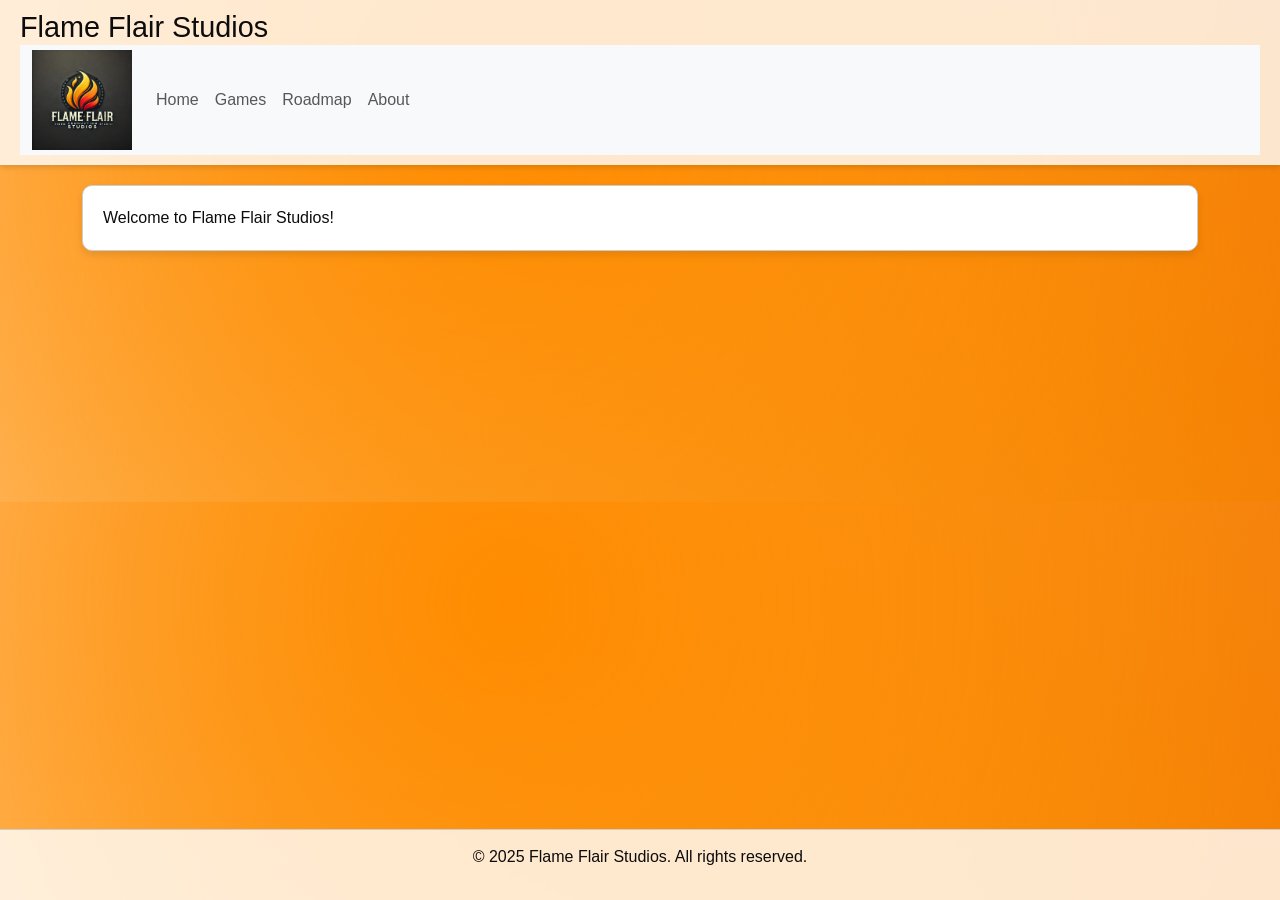
==== index.html @ c7e6b3b7 "changes" ====
<!DOCTYPE html>
<html lang="en">
<head>
    <meta charset="UTF-8">
    <meta name="viewport" content="width=device-width, initial-scale=1.0">
    <title>Flame Flair Studios</title>
    <link href="https://cdn.jsdelivr.net/npm/bootstrap@5.1.3/dist/css/bootstrap.min.css" rel="stylesheet">
    <link rel="stylesheet" href="styles.css">
    <meta name="description" content="Flame Flair Studios creates emotionally resonant RPGs like Elmentallia, blending modular design with mythic storytelling.">
    <meta name="author" content="Zakary">

</head>
<body>
    <header>
        <div class="aurora"></div> <!-- background layer -->
        <h1>Flame Flair Studios</h1>
        <nav class="navbar navbar-expand-lg navbar-light bg-light">
            <div class="container-fluid">
                <a class="navbar-brand" href="/">
                    <div class="logo-box">
                        <img src="images/logo.png" alt="Flame-Flair Video Production Studios logo">
                    </div>
                </a>
                <button class="navbar-toggler" type="button" data-bs-toggle="collapse" 
                        data-bs-target="#navbarNav" aria-controls="navbarNav" 
                        aria-expanded="false" aria-label="Toggle navigation">
                    <span class="navbar-toggler-icon"></span>
                </button>
                <div class="collapse navbar-collapse" id="navbarNav">
                    <ul class="navbar-nav">
                        <li class="nav-item"><a class="nav-link" href="index.html">Home</a></li>
                        <li class="nav-item"><a class="nav-link" href="games.html">Games</a></li>
                        <li class="nav-item"><a class="nav-link" href="roadmap.html">Roadmap</a></li>
                        <li class="nav-item"><a class="nav-link" href="about.html">About</a></li>
                        <!--<li class="nav-item"><a class="nav-link" href="contact.html">Contact</a></li>//--> 
                    </ul>
                </div>
            </div>
        </nav>
    </header>

    <div class="container">
        <div class="content-box">
           Welcome to Flame Flair Studios!
        </div>
    </div>

    <footer>            
        <p>&copy; 2025 Flame Flair Studios. All rights reserved.</p>
    </footer>

    <script src="https://cdn.jsdelivr.net/npm/bootstrap@5.1.3/dist/js/bootstrap.bundle.min.js"></script>
</body>
</html>
---- styles.css ----
/* === Color Variables === */
:root {
  --brand-orange: #ff8c00;   /* vivid dark orange */
  --brand-red:    #d6310c;   /* strong crimson red */
  --brand-gold:   #ffd700;   /* classic gold */
  --text-dark:    #0c0c0c;   /* near-black text */
  --border-gray:  #ccc;      /* light gray borders */
  --bg-white:     #fff;      /* pure white */
}

/* === Aurora Background === */
@keyframes aurora {
  0%   { background-position: 0% 50%; }
  50%  { background-position: 100% 50%; }
  100% { background-position: 0% 50%; }
}

body {
  background: radial-gradient(circle at 20% 20%, var(--brand-orange), transparent),
              radial-gradient(circle at 80% 30%, var(--brand-red), transparent),
              radial-gradient(circle at 50% 80%, var(--brand-gold), transparent);
  background-size: 200% 200%;
  animation: aurora 20s ease infinite;
  margin: 0;
  font-family: Arial, sans-serif;
  color: var(--text-dark);
}

/* === Header === */
header {
  background-color: rgba(255, 255, 255, 0.8); /* semi-transparent overlay */
  padding: 10px 20px;
  box-shadow: 0 2px 6px rgba(0,0,0,0.15);
}

header h1 {
  margin: 0;
  font-size: 1.8rem;
  color: var(--text-dark);
}

/* === Navbar === */
.navbar {
  padding: 0;
}

.navbar-brand {
  display: flex;
  align-items: center;
  font-weight: bold;
  font-size: 1.2rem;
  color: var(--text-dark);
}

.navbar-brand img {
  margin-right: 8px;
}

/* === Logo Box === */
.logo-box {
  max-height: 100px;
  max-width: 100px;
  overflow: hidden;
}

.logo-box img {
  max-height: 100%;
  max-width: 100%;
}

/* === Content Box === */
.content-box {
  background-color: var(--bg-white);
  border: 1px solid var(--border-gray);
  padding: 20px;
  border-radius: 10px;
  margin-top: 20px;
  box-shadow: 0 4px 8px rgba(0,0,0,0.1);
}

/* === Footer === */
footer {
  position: fixed;
  bottom: 0;
  left: 0;
  width: 100%;
  text-align: center;
  padding: 15px;
  background-color: rgba(255,255,255,0.8);
  border-top: 1px solid var(--border-gray);
  color: var(--text-dark);
}
/* === Game Cards === */
.card.content-box {
  transition: transform 0.2s ease, box-shadow 0.2s ease;
  background-color: rgba(255, 255, 255, 0.9); /* slightly translucent to let aurora glow peek through */
  border: 1px solid var(--border-gray);
  border-radius: 12px;
}

/* Hover effect */
.card.content-box:hover {
  transform: translateY(-5px); /* subtle lift */
  box-shadow: 0 8px 16px rgba(0,0,0,0.2); /* deeper shadow */
}

/* Card images */
.card-img-top {
  border-top-left-radius: 12px;
  border-top-right-radius: 12px;
  object-fit: cover;
  max-height: 250px;   /* keeps images consistent */
  width: 100%;         /* responsive scaling */
  height: auto;        /* maintain aspect ratio */
}

/* Card titles */
.card-title {
  font-weight: bold;
  color: var(--text-dark);
}

/* Card buttons */
.card .btn-primary {
  background-color: var(--brand-orange);
  border: none;
  transition: background-color 0.2s ease;
}

.card .btn-primary:hover {
  background-color: var(--brand-red);
}

/* === Contact Form Styling === */
#contactForm {
  display: flex;
  flex-direction: column; /* stack inputs vertically */
  gap: 15px;              /* consistent spacing between fields */
}

#contactForm label {
  font-weight: bold;
  margin-bottom: 5px;
  color: var(--text-dark);
}

#contactForm input,
#contactForm textarea {
  width: 100%;
  padding: 10px;
  border: 1px solid var(--border-gray);
  border-radius: 6px;
  font-size: 1rem;
}

#contactForm textarea {
  resize: vertical; /* allow resizing only up/down */
  min-height: 120px; /* ensures message box is tall enough */
}

#contactForm button {
  align-self: flex-start; /* keeps button aligned left */
  background-color: var(--brand-orange);
  color: var(--bg-white);
  border: none;
  padding: 10px 20px;
  border-radius: 6px;
  cursor: pointer;
  transition: background-color 0.2s ease;
}

#contactForm button:hover {
  background-color: var(--brand-red);
}
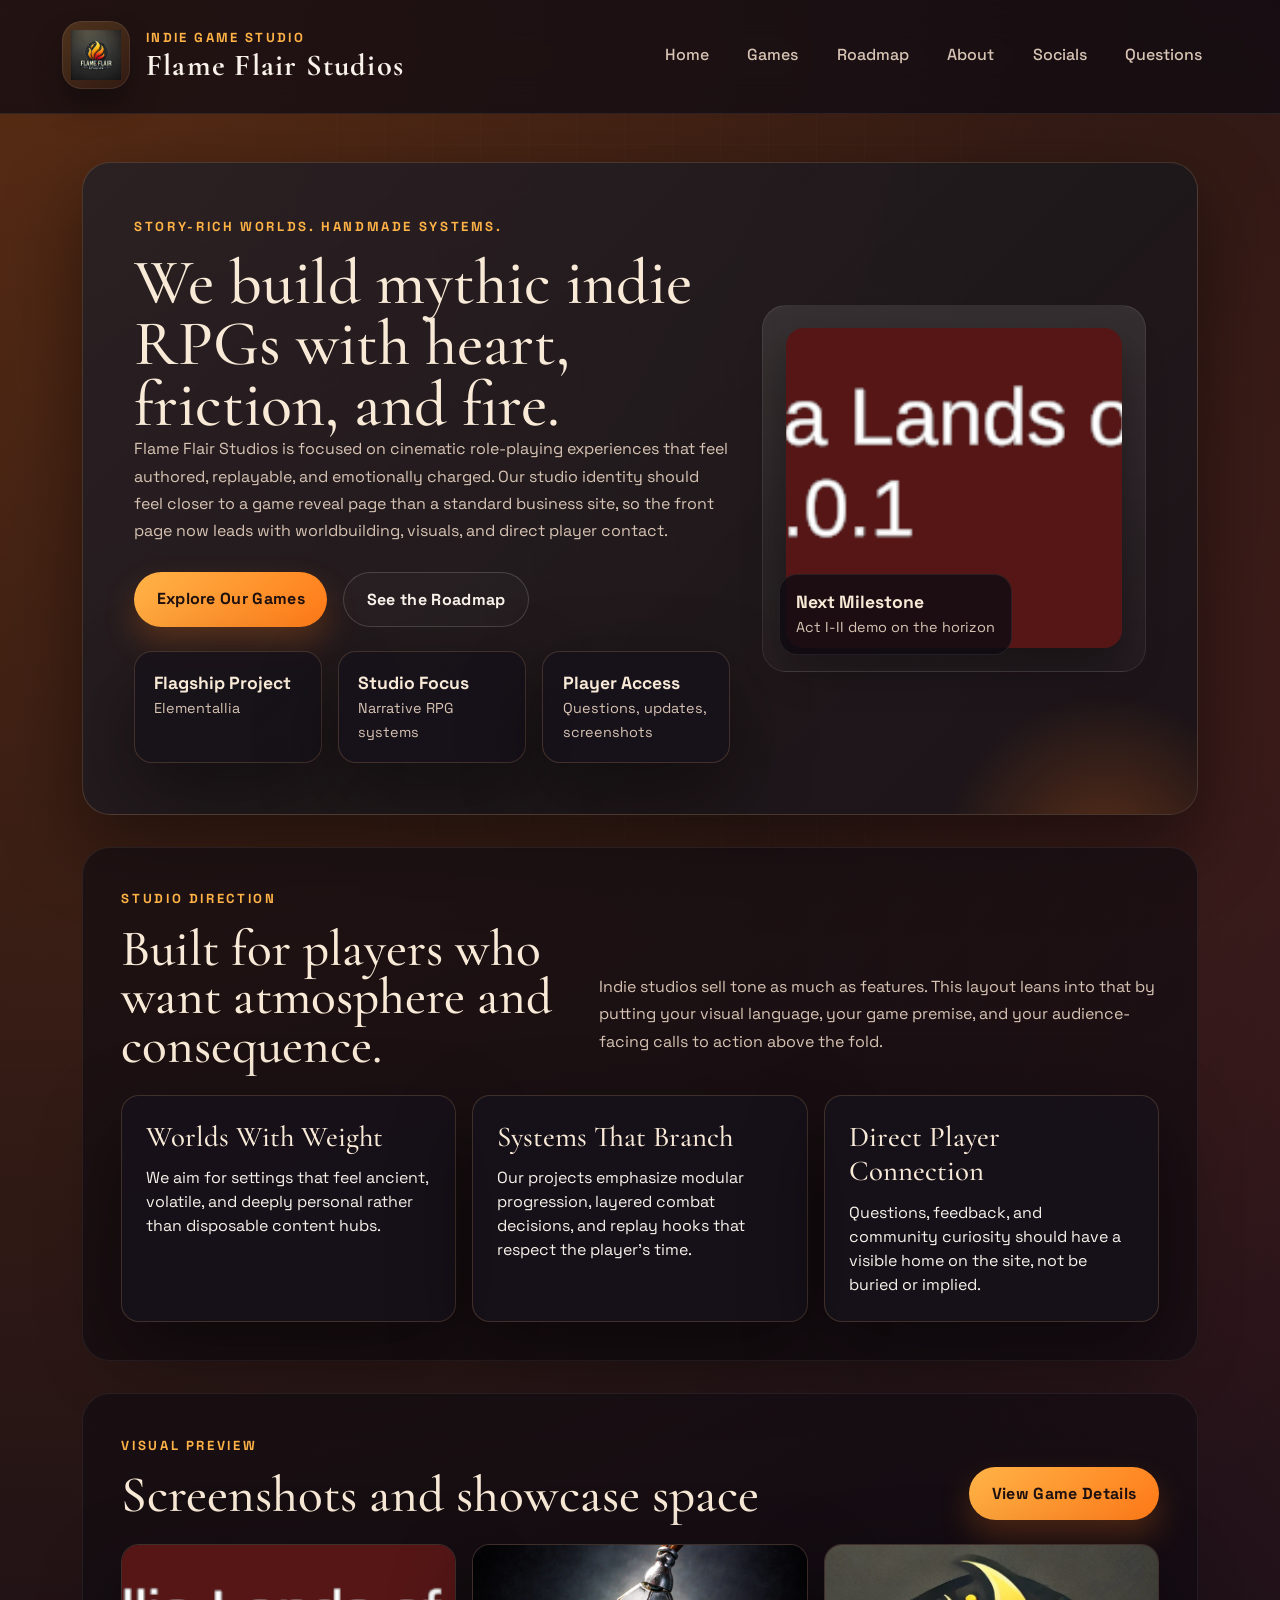
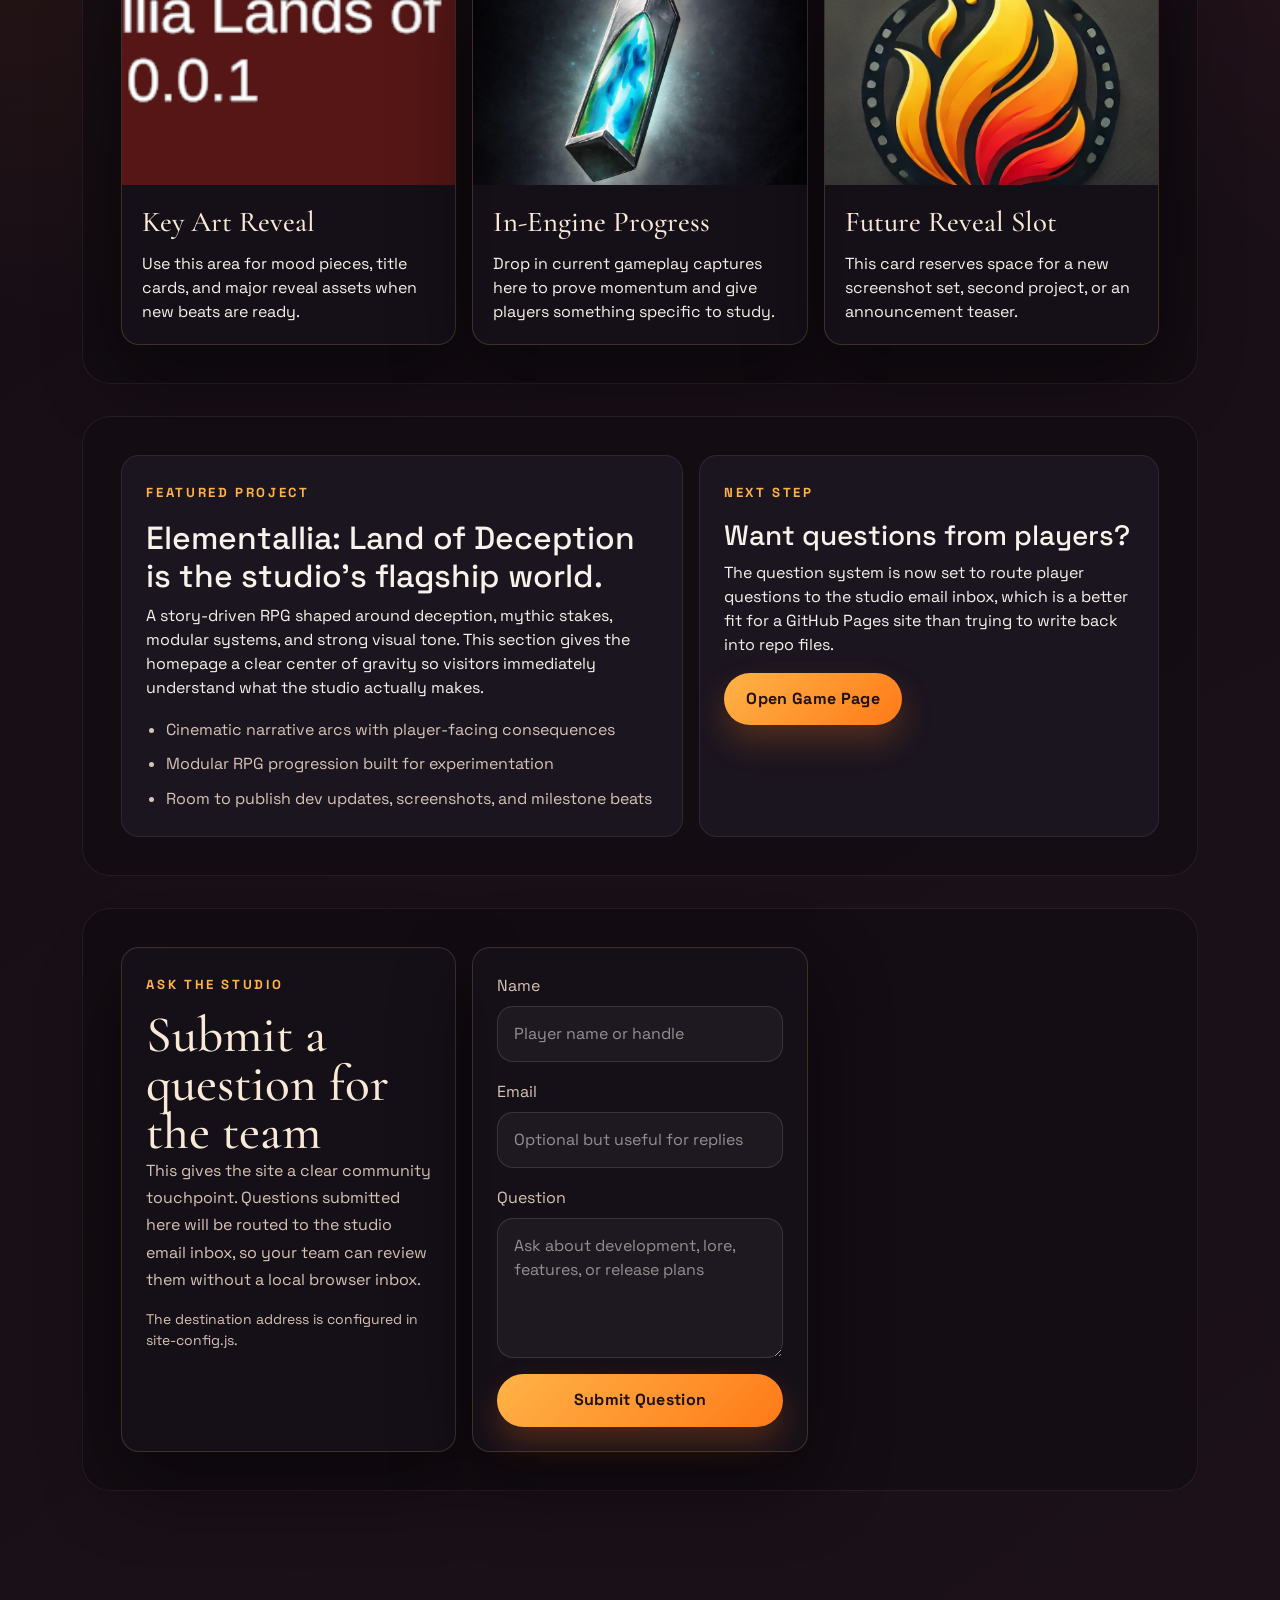
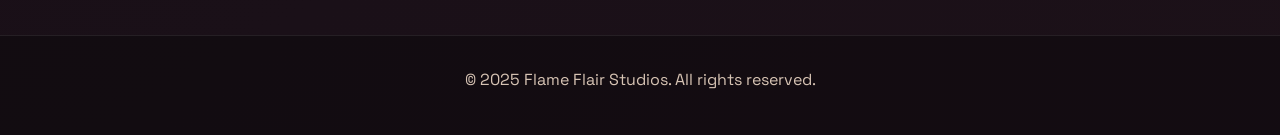
==== commit 8035c8c8: "changes made" ====
--- a/index.html
+++ b/index.html
@@ -6,23 +6,24 @@
     <title>Flame Flair Studios</title>
     <link href="https://cdn.jsdelivr.net/npm/bootstrap@5.1.3/dist/css/bootstrap.min.css" rel="stylesheet">
     <link rel="stylesheet" href="styles.css">
-    <meta name="description" content="Flame Flair Studios creates emotionally resonant RPGs like Elmentallia, blending modular design with mythic storytelling.">
+    <meta name="description" content="Flame Flair Studios creates emotionally resonant RPGs like Elementallia: Land of Deception, blending modular design with mythic storytelling.">
     <meta name="author" content="Zakary">
-
 </head>
 <body>
-    <header>
-        <div class="aurora"></div> <!-- background layer -->
-        <h1>Flame Flair Studios</h1>
-        <nav class="navbar navbar-expand-lg navbar-light bg-light">
+    <header class="site-header">
+        <nav class="navbar navbar-expand-lg navbar-light">
             <div class="container-fluid">
-                <a class="navbar-brand" href="/">
+                <a class="navbar-brand" href="index.html">
                     <div class="logo-box">
                         <img src="images/logo.png" alt="Flame-Flair Video Production Studios logo">
                     </div>
+                    <div class="brand-lockup">
+                        <span class="brand-kicker">Indie Game Studio</span>
+                        <span class="brand-name">Flame Flair Studios</span>
+                    </div>
                 </a>
-                <button class="navbar-toggler" type="button" data-bs-toggle="collapse" 
-                        data-bs-target="#navbarNav" aria-controls="navbarNav" 
+                <button class="navbar-toggler" type="button" data-bs-toggle="collapse"
+                        data-bs-target="#navbarNav" aria-controls="navbarNav"
                         aria-expanded="false" aria-label="Toggle navigation">
                     <span class="navbar-toggler-icon"></span>
                 </button>
@@ -32,23 +33,168 @@
                         <li class="nav-item"><a class="nav-link" href="games.html">Games</a></li>
                         <li class="nav-item"><a class="nav-link" href="roadmap.html">Roadmap</a></li>
                         <li class="nav-item"><a class="nav-link" href="about.html">About</a></li>
-                        <!--<li class="nav-item"><a class="nav-link" href="contact.html">Contact</a></li>//--> 
+                        <li class="nav-item"><a class="nav-link" href="socials.html">Socials</a></li>
+                        <li class="nav-item"><a class="nav-link" href="contact.html">Questions</a></li>
                     </ul>
                 </div>
             </div>
         </nav>
     </header>
 
-    <div class="container">
-        <div class="content-box">
-           Welcome to Flame Flair Studios!
+    <main class="site-main">
+        <div class="container">
+            <section class="hero">
+                <div class="hero-grid">
+                    <div class="hero-copy">
+                        <span class="eyebrow">Story-rich worlds. Handmade systems.</span>
+                        <h2>We build mythic indie RPGs with heart, friction, and fire.</h2>
+                        <p>Flame Flair Studios is focused on cinematic role-playing experiences that feel authored, replayable, and emotionally charged. Our studio identity should feel closer to a game reveal page than a standard business site, so the front page now leads with worldbuilding, visuals, and direct player contact.</p>
+                        <div class="hero-actions">
+                            <a href="games.html" class="btn btn-primary">Explore Our Games</a>
+                            <a href="roadmap.html" class="btn btn-outline-light">See the Roadmap</a>
+                        </div>
+                        <div class="metrics">
+                            <div class="metric">
+                                <strong>Flagship Project</strong>
+                                <span>Elementallia</span>
+                            </div>
+                            <div class="metric">
+                                <strong>Studio Focus</strong>
+                                <span>Narrative RPG systems</span>
+                            </div>
+                            <div class="metric">
+                                <strong>Player Access</strong>
+                                <span>Questions, updates, screenshots</span>
+                            </div>
+                        </div>
+                    </div>
+                    <aside class="hero-aside">
+                        <img src="images/elmentallia-cover.png" alt="Elementallia promotional key art">
+                        <div class="aside-badge">
+                            <strong>Next Milestone</strong>
+                            <span>Act I-II demo on the horizon</span>
+                        </div>
+                    </aside>
+                </div>
+            </section>
+
+            <section class="section-shell" aria-labelledby="studio-identity">
+                <div class="section-heading">
+                    <div>
+                        <span class="eyebrow">Studio Direction</span>
+                        <h2 id="studio-identity">Built for players who want atmosphere and consequence.</h2>
+                    </div>
+                    <p>Indie studios sell tone as much as features. This layout leans into that by putting your visual language, your game premise, and your audience-facing calls to action above the fold.</p>
+                </div>
+                <div class="studio-grid">
+                    <article class="studio-card">
+                        <h3>Worlds With Weight</h3>
+                        <p>We aim for settings that feel ancient, volatile, and deeply personal rather than disposable content hubs.</p>
+                    </article>
+                    <article class="studio-card">
+                        <h3>Systems That Branch</h3>
+                        <p>Our projects emphasize modular progression, layered combat decisions, and replay hooks that respect the player's time.</p>
+                    </article>
+                    <article class="studio-card">
+                        <h3>Direct Player Connection</h3>
+                        <p>Questions, feedback, and community curiosity should have a visible home on the site, not be buried or implied.</p>
+                    </article>
+                </div>
+            </section>
+
+            <section class="section-shell" aria-labelledby="screenshots">
+                <div class="section-heading">
+                    <div>
+                        <span class="eyebrow">Visual Preview</span>
+                        <h2 id="screenshots">Screenshots and showcase space</h2>
+                    </div>
+                    <div class="section-actions">
+                        <a href="games.html" class="btn btn-primary">View Game Details</a>
+                    </div>
+                </div>
+                <div class="gallery-grid">
+                    <article class="gallery-card">
+                        <img src="images/elmentallia-cover.png" alt="Elementallia key art with dramatic fantasy atmosphere">
+                        <div class="gallery-copy">
+                            <h3>Key Art Reveal</h3>
+                            <p>Use this area for mood pieces, title cards, and major reveal assets when new beats are ready.</p>
+                        </div>
+                    </article>
+                    <article class="gallery-card">
+                        <img src="images/elmentallia.png" alt="Elementallia gameplay or concept screenshot preview">
+                        <div class="gallery-copy">
+                            <h3>In-Engine Progress</h3>
+                            <p>Drop in current gameplay captures here to prove momentum and give players something specific to study.</p>
+                        </div>
+                    </article>
+                    <article class="gallery-card">
+                        <img src="images/future-game-placeholder.png" alt="Placeholder frame for future screenshots or new game reveals">
+                        <div class="gallery-copy">
+                            <h3>Future Reveal Slot</h3>
+                            <p>This card reserves space for a new screenshot set, second project, or an announcement teaser.</p>
+                        </div>
+                    </article>
+                </div>
+            </section>
+
+            <section class="section-shell" aria-labelledby="featured-project">
+                <div class="feature-band">
+                    <div class="feature-panel">
+                        <span class="eyebrow">Featured Project</span>
+                        <h2 id="featured-project">Elementallia: Land of Deception is the studio's flagship world.</h2>
+                        <p>A story-driven RPG shaped around deception, mythic stakes, modular systems, and strong visual tone. This section gives the homepage a clear center of gravity so visitors immediately understand what the studio actually makes.</p>
+                        <ul class="feature-list">
+                            <li>Cinematic narrative arcs with player-facing consequences</li>
+                            <li>Modular RPG progression built for experimentation</li>
+                            <li>Room to publish dev updates, screenshots, and milestone beats</li>
+                        </ul>
+                    </div>
+                    <div class="feature-panel">
+                        <span class="eyebrow">Next Step</span>
+                        <h3>Want questions from players?</h3>
+                        <p>The question system is now set to route player questions to the studio email inbox, which is a better fit for a GitHub Pages site than trying to write back into repo files.</p>
+                            <a href="elementallia.html" class="btn btn-primary">Open Game Page</a>
+                    </div>
+                </div>
+            </section>
+
+            <section class="section-shell" aria-labelledby="questions">
+                <div class="question-grid">
+                    <div class="question-panel">
+                        <span class="eyebrow">Ask The Studio</span>
+                        <h2 id="questions">Submit a question for the team</h2>
+                        <p>This gives the site a clear community touchpoint. Questions submitted here will be routed to the studio email inbox, so your team can review them without a local browser inbox.</p>
+                        <small>The destination address is configured in site-config.js.</small>
+                    </div>
+                    <div class="question-panel">
+                        <form id="questionForm">
+                            <div class="form-field">
+                                <label for="questionName">Name</label>
+                                <input type="text" id="questionName" name="questionName" placeholder="Player name or handle" required>
+                            </div>
+                            <div class="form-field">
+                                <label for="questionEmail">Email</label>
+                                <input type="email" id="questionEmail" name="questionEmail" placeholder="Optional but useful for replies">
+                            </div>
+                            <div class="form-field">
+                                <label for="questionMessage">Question</label>
+                                <textarea id="questionMessage" name="questionMessage" placeholder="Ask about development, lore, features, or release plans" required></textarea>
+                            </div>
+                            <button type="submit" class="btn btn-primary">Submit Question</button>
+                        </form>
+                        <div id="questionSuccess" class="success-message" style="display:none;"></div>
+                    </div>
+                </div>
+            </section>
         </div>
-    </div>
-
-    <footer>            
+    </main>
+
+    <footer>
         <p>&copy; 2025 Flame Flair Studios. All rights reserved.</p>
     </footer>
 
     <script src="https://cdn.jsdelivr.net/npm/bootstrap@5.1.3/dist/js/bootstrap.bundle.min.js"></script>
+    <script src="site-config.js"></script>
+    <script src="script.js"></script>
 </body>
 </html>
--- a/styles.css
+++ b/styles.css
@@ -1,174 +1,728 @@
-/* === Color Variables === */
+@import url("https://fonts.googleapis.com/css2?family=Cormorant+Garamond:wght@500;600;700&family=Space+Grotesk:wght@400;500;700&display=swap");
+
 :root {
-  --brand-orange: #ff8c00;   /* vivid dark orange */
-  --brand-red:    #d6310c;   /* strong crimson red */
-  --brand-gold:   #ffd700;   /* classic gold */
-  --text-dark:    #0c0c0c;   /* near-black text */
-  --border-gray:  #ccc;      /* light gray borders */
-  --bg-white:     #fff;      /* pure white */
-}
-
-/* === Aurora Background === */
+  --bg-deep: #130d12;
+  --bg-panel: rgba(23, 18, 26, 0.82);
+  --bg-panel-strong: rgba(30, 23, 35, 0.92);
+  --brand-ember: #ff7a18;
+  --brand-flame: #ffb347;
+  --brand-crimson: #d94841;
+  --brand-mist: #f8ead7;
+  --text-main: #f8f2eb;
+  --text-muted: #d7c4b4;
+  --line-soft: rgba(255, 196, 133, 0.18);
+  --shadow-deep: 0 30px 80px rgba(0, 0, 0, 0.45);
+  --radius-lg: 28px;
+  --radius-md: 18px;
+  --container: 1180px;
+}
+
 @keyframes aurora {
-  0%   { background-position: 0% 50%; }
-  50%  { background-position: 100% 50%; }
+  0% { background-position: 0% 50%; }
+  50% { background-position: 100% 50%; }
   100% { background-position: 0% 50%; }
 }
 
+@keyframes rise-in {
+  from {
+    opacity: 0;
+    transform: translateY(24px);
+  }
+
+  to {
+    opacity: 1;
+    transform: translateY(0);
+  }
+}
+
+* {
+  box-sizing: border-box;
+}
+
+html {
+  scroll-behavior: smooth;
+}
+
 body {
-  background: radial-gradient(circle at 20% 20%, var(--brand-orange), transparent),
-              radial-gradient(circle at 80% 30%, var(--brand-red), transparent),
-              radial-gradient(circle at 50% 80%, var(--brand-gold), transparent);
-  background-size: 200% 200%;
-  animation: aurora 20s ease infinite;
+  min-height: 100vh;
   margin: 0;
-  font-family: Arial, sans-serif;
-  color: var(--text-dark);
-}
-
-/* === Header === */
-header {
-  background-color: rgba(255, 255, 255, 0.8); /* semi-transparent overlay */
-  padding: 10px 20px;
-  box-shadow: 0 2px 6px rgba(0,0,0,0.15);
-}
-
+  font-family: "Space Grotesk", sans-serif;
+  color: var(--text-main);
+  background:
+    radial-gradient(circle at top left, rgba(255, 122, 24, 0.3), transparent 30%),
+    radial-gradient(circle at 85% 15%, rgba(217, 72, 65, 0.26), transparent 22%),
+    radial-gradient(circle at 50% 100%, rgba(255, 179, 71, 0.18), transparent 28%),
+    linear-gradient(145deg, #120b12 0%, #1a1018 45%, #24151a 100%);
+  background-size: 180% 180%;
+  animation: aurora 22s ease infinite;
+}
+
+body::before {
+  content: "";
+  position: fixed;
+  inset: 0;
+  pointer-events: none;
+  background-image: linear-gradient(rgba(255, 255, 255, 0.03) 1px, transparent 1px), linear-gradient(90deg, rgba(255, 255, 255, 0.03) 1px, transparent 1px);
+  background-size: 48px 48px;
+  mask-image: radial-gradient(circle at center, black, transparent 85%);
+}
+
+a {
+  color: inherit;
+}
+
+.container,
+.container-fluid {
+  width: min(var(--container), calc(100% - 2rem));
+}
+
+.site-header {
+  position: sticky;
+  top: 0;
+  z-index: 30;
+  backdrop-filter: blur(18px);
+  background: rgba(15, 11, 18, 0.72);
+  border-bottom: 1px solid rgba(255, 255, 255, 0.08);
+}
+
+.site-header h1,
 header h1 {
   margin: 0;
+  font-family: "Cormorant Garamond", serif;
+  font-size: clamp(2rem, 3vw, 3rem);
+  font-weight: 700;
+  letter-spacing: 0.06em;
+  text-transform: uppercase;
+  color: var(--brand-mist);
+}
+
+.navbar {
+  padding: 1rem 0 1.2rem;
+  background: transparent !important;
+}
+
+.navbar-brand {
+  display: inline-flex;
+  align-items: center;
+  gap: 1rem;
+  font-weight: 700;
+  color: var(--text-main) !important;
+}
+
+.brand-lockup {
+  display: flex;
+  flex-direction: column;
+  gap: 0.2rem;
+}
+
+.brand-kicker {
+  color: var(--brand-flame);
+  font-size: 0.82rem;
+  letter-spacing: 0.18em;
+  text-transform: uppercase;
+}
+
+.brand-name {
+  font-family: "Cormorant Garamond", serif;
+  font-size: 1.9rem;
+  line-height: 1;
+  letter-spacing: 0.04em;
+}
+
+.logo-box {
+  width: 68px;
+  height: 68px;
+  flex: 0 0 auto;
+  overflow: hidden;
+  border-radius: 20px;
+  padding: 0.55rem;
+  background: linear-gradient(145deg, rgba(255, 179, 71, 0.2), rgba(255, 122, 24, 0.08));
+  box-shadow: inset 0 0 0 1px rgba(255, 255, 255, 0.08), 0 18px 30px rgba(0, 0, 0, 0.3);
+}
+
+.logo-box img {
+  width: 100%;
+  height: 100%;
+  object-fit: contain;
+}
+
+.navbar-nav {
+  gap: 0.4rem;
+  margin-left: auto;
+}
+
+.nav-link {
+  padding: 0.7rem 1rem !important;
+  border-radius: 999px;
+  color: var(--text-muted) !important;
+  font-weight: 500;
+  transition: background-color 0.25s ease, color 0.25s ease, transform 0.25s ease;
+}
+
+.nav-link:hover,
+.nav-link:focus {
+  color: var(--text-main) !important;
+  background: rgba(255, 255, 255, 0.06);
+  transform: translateY(-1px);
+}
+
+.navbar-toggler {
+  border-color: rgba(255, 255, 255, 0.2);
+}
+
+.navbar-light .navbar-toggler-icon {
+  filter: invert(1);
+}
+
+.site-main {
+  padding: 3rem 0 5rem;
+}
+
+.page-stack {
+  display: grid;
+  gap: 2rem;
+}
+
+.page-grid {
+  display: grid;
+  grid-template-columns: minmax(0, 1.15fr) minmax(280px, 0.85fr);
+  gap: 1rem;
+}
+
+.info-list {
+  padding-left: 1.2rem;
+  margin: 1rem 0 0;
+}
+
+.info-list li + li {
+  margin-top: 0.45rem;
+}
+
+.link-card {
+  display: block;
+  text-decoration: none;
+}
+
+.link-card:hover {
+  color: inherit;
+}
+
+.hero {
+  position: relative;
+  overflow: hidden;
+  padding: clamp(2rem, 4vw, 4rem);
+  border: 1px solid var(--line-soft);
+  border-radius: var(--radius-lg);
+  background:
+    linear-gradient(135deg, rgba(255, 255, 255, 0.07), rgba(255, 255, 255, 0.02)),
+    rgba(17, 12, 18, 0.84);
+  box-shadow: var(--shadow-deep);
+  animation: rise-in 0.8s ease both;
+}
+
+.hero::after {
+  content: "";
+  position: absolute;
+  inset: auto -8% -35% auto;
+  width: 360px;
+  height: 360px;
+  border-radius: 50%;
+  background: radial-gradient(circle, rgba(255, 122, 24, 0.28), transparent 65%);
+}
+
+.hero-grid {
+  display: grid;
+  grid-template-columns: minmax(0, 1.4fr) minmax(280px, 0.9fr);
+  gap: 2rem;
+  align-items: center;
+}
+
+.eyebrow {
+  display: inline-block;
+  margin-bottom: 1rem;
+  color: var(--brand-flame);
+  font-size: 0.82rem;
+  font-weight: 700;
+  letter-spacing: 0.2em;
+  text-transform: uppercase;
+}
+
+.hero h2,
+.section-heading h2,
+.content-box h2,
+.card-title,
+.question-panel h2 {
+  margin: 0;
+  font-family: "Cormorant Garamond", serif;
+  font-size: clamp(2.5rem, 5vw, 4.9rem);
+  line-height: 0.95;
+  color: var(--brand-mist);
+}
+
+.hero p,
+.content-box p,
+.section-heading p,
+.card-text,
+.question-panel p,
+footer p,
+label,
+li {
+  color: var(--text-muted);
+  font-size: 1rem;
+  line-height: 1.7;
+}
+
+.hero-copy {
+  max-width: 44rem;
+}
+
+.hero-actions,
+.section-actions {
+  display: flex;
+  flex-wrap: wrap;
+  gap: 1rem;
+  margin-top: 1.75rem;
+}
+
+.btn,
+button,
+#contactForm button,
+#questionForm button {
+  border: 0;
+  border-radius: 999px;
+  padding: 0.9rem 1.4rem;
+  font-weight: 700;
+  letter-spacing: 0.02em;
+  transition: transform 0.25s ease, box-shadow 0.25s ease, background-color 0.25s ease;
+}
+
+.btn:hover,
+button:hover,
+#contactForm button:hover,
+#questionForm button:hover {
+  transform: translateY(-2px);
+}
+
+.btn-primary,
+.card .btn-primary,
+#contactForm button,
+#questionForm button {
+  color: #1f1110;
+  background: linear-gradient(135deg, var(--brand-flame), var(--brand-ember));
+  box-shadow: 0 16px 32px rgba(255, 122, 24, 0.24);
+}
+
+.btn-primary:hover,
+.card .btn-primary:hover {
+  background: linear-gradient(135deg, #ffcb76, #ff8d39);
+}
+
+.btn-outline-light {
+  color: var(--text-main);
+  border: 1px solid rgba(255, 255, 255, 0.16);
+  background: rgba(255, 255, 255, 0.02);
+}
+
+.hero-aside {
+  position: relative;
+  padding: 1.4rem;
+  border-radius: 24px;
+  background: linear-gradient(180deg, rgba(255, 255, 255, 0.1), rgba(255, 255, 255, 0.03));
+  border: 1px solid rgba(255, 255, 255, 0.08);
+}
+
+.hero-aside img {
+  width: 100%;
+  border-radius: 18px;
+  min-height: 320px;
+  object-fit: cover;
+  box-shadow: 0 20px 40px rgba(0, 0, 0, 0.35);
+}
+
+.aside-badge {
+  position: absolute;
+  left: 1rem;
+  bottom: 1rem;
+  padding: 0.9rem 1rem;
+  border-radius: 18px;
+  background: rgba(17, 12, 18, 0.82);
+  border: 1px solid rgba(255, 255, 255, 0.08);
+}
+
+.aside-badge strong,
+.metric strong {
+  display: block;
+  color: var(--brand-mist);
+  font-size: 1.1rem;
+}
+
+.aside-badge span,
+.metric span {
+  color: var(--text-muted);
+  font-size: 0.9rem;
+}
+
+.metrics {
+  display: grid;
+  grid-template-columns: repeat(3, minmax(0, 1fr));
+  gap: 1rem;
+  margin-top: 1.5rem;
+}
+
+.metric,
+.studio-card,
+.gallery-card,
+.question-panel,
+.content-box,
+.card.content-box {
+  border: 1px solid var(--line-soft);
+  border-radius: var(--radius-md);
+  background: var(--bg-panel);
+  box-shadow: var(--shadow-deep);
+}
+
+.metric {
+  padding: 1.1rem 1.2rem;
+}
+
+.section-shell {
+  margin-top: 2rem;
+  padding: clamp(1.5rem, 3vw, 2.5rem);
+  border-radius: var(--radius-lg);
+  background: rgba(18, 13, 18, 0.68);
+  border: 1px solid rgba(255, 255, 255, 0.07);
+  animation: rise-in 0.8s ease both;
+}
+
+.section-heading {
+  display: flex;
+  justify-content: space-between;
+  align-items: end;
+  gap: 1rem;
+  margin-bottom: 1.5rem;
+}
+
+.section-heading h2,
+.content-box h2,
+.question-panel h2,
+.card-title {
+  font-size: clamp(2rem, 4vw, 3.2rem);
+}
+
+.studio-grid,
+.question-grid {
+  display: grid;
+  grid-template-columns: repeat(3, minmax(0, 1fr));
+  gap: 1rem;
+}
+
+.character-grid {
+  display: grid;
+  grid-template-columns: repeat(3, minmax(0, 1fr));
+  gap: 1rem;
+}
+
+.studio-card,
+.gallery-card,
+.question-panel,
+.content-box {
+  padding: 1.5rem;
+}
+
+.studio-card h3,
+.gallery-card h3,
+.question-panel h3,
+.content-box h3 {
+  margin-bottom: 0.75rem;
+  font-family: "Cormorant Garamond", serif;
   font-size: 1.8rem;
-  color: var(--text-dark);
-}
-
-/* === Navbar === */
-.navbar {
+  color: var(--brand-mist);
+}
+
+.studio-card p:last-child,
+.gallery-card p:last-child,
+.content-box p:last-child {
+  margin-bottom: 0;
+}
+
+.gallery-grid {
+  display: grid;
+  grid-template-columns: repeat(3, minmax(0, 1fr));
+  gap: 1rem;
+}
+
+.gallery-card {
+  overflow: hidden;
   padding: 0;
 }
 
-.navbar-brand {
+.gallery-card img,
+.card-img-top {
+  width: 100%;
+  height: 240px;
+  object-fit: cover;
+  display: block;
+}
+
+.gallery-copy {
+  padding: 1.25rem;
+}
+
+.feature-band {
+  display: grid;
+  grid-template-columns: minmax(0, 1.1fr) minmax(260px, 0.9fr);
+  gap: 1rem;
+}
+
+.feature-panel {
+  padding: 1.5rem;
+  border-radius: var(--radius-md);
+  background: var(--bg-panel-strong);
+  border: 1px solid rgba(255, 255, 255, 0.08);
+}
+
+.character-card {
+  display: grid;
+  gap: 1rem;
+  padding: 1.2rem;
+  border-radius: var(--radius-md);
+  background:
+    linear-gradient(180deg, rgba(255, 255, 255, 0.07), rgba(255, 255, 255, 0.02)),
+    var(--bg-panel-strong);
+  border: 1px solid rgba(255, 255, 255, 0.08);
+  box-shadow: var(--shadow-deep);
+}
+
+.character-card img {
+  width: 100%;
+  height: 220px;
+  object-fit: cover;
+  border-radius: 16px;
+  display: block;
+}
+
+.character-header {
+  display: grid;
+  gap: 0.25rem;
+}
+
+.character-header h3 {
+  margin: 0;
+}
+
+.character-role {
+  margin: 0.15rem 0 0;
+  color: var(--brand-flame);
+  font-size: 0.92rem;
+  letter-spacing: 0.08em;
+  text-transform: uppercase;
+}
+
+.character-facts {
+  display: grid;
+  gap: 0.45rem;
+}
+
+.character-facts p {
+  margin: 0;
+  padding: 0.55rem 0.75rem;
+  border-radius: 12px;
+  color: var(--text-main);
+  font-size: 0.9rem;
+  background: rgba(255, 255, 255, 0.05);
+  border: 1px solid rgba(255, 255, 255, 0.08);
+}
+
+.feature-list {
+  padding-left: 1.2rem;
+  margin: 1rem 0 0;
+}
+
+.feature-list li + li {
+  margin-top: 0.45rem;
+}
+
+.question-panel {
+  height: 100%;
+}
+
+.questions-inbox {
+  display: grid;
+  gap: 1rem;
+}
+
+.question-entry {
+  padding: 1.15rem 1.2rem;
+  border-radius: 16px;
+  background: rgba(255, 255, 255, 0.04);
+  border: 1px solid rgba(255, 255, 255, 0.08);
+}
+
+.question-entry-header {
   display: flex;
-  align-items: center;
-  font-weight: bold;
-  font-size: 1.2rem;
-  color: var(--text-dark);
-}
-
-.navbar-brand img {
-  margin-right: 8px;
-}
-
-/* === Logo Box === */
-.logo-box {
-  max-height: 100px;
-  max-width: 100px;
+  justify-content: space-between;
+  align-items: start;
+  gap: 1rem;
+  margin-bottom: 0.65rem;
+}
+
+.question-entry h3 {
+  margin: 0;
+  font-size: 1.15rem;
+}
+
+.question-meta {
+  margin: 0;
+  color: var(--text-muted);
+  font-size: 0.92rem;
+}
+
+.question-empty {
+  padding: 1rem 1.1rem;
+  border-radius: 16px;
+  color: var(--text-muted);
+  background: rgba(255, 255, 255, 0.035);
+  border: 1px dashed rgba(255, 255, 255, 0.14);
+}
+
+.inline-actions {
+  display: flex;
+  flex-wrap: wrap;
+  gap: 0.75rem;
+  margin-top: 1rem;
+}
+
+.btn-secondary {
+  color: var(--text-main);
+  background: rgba(255, 255, 255, 0.08);
+  border: 1px solid rgba(255, 255, 255, 0.12);
+}
+
+.question-panel small {
+  display: block;
+  margin-top: 0.7rem;
+  color: var(--text-muted);
+}
+
+#contactForm,
+#questionForm {
+  display: grid;
+  gap: 1rem;
+}
+
+.form-field {
+  display: grid;
+  gap: 0.4rem;
+}
+
+#contactForm input,
+#contactForm textarea,
+#questionForm input,
+#questionForm textarea,
+.form-control {
+  width: 100%;
+  border: 1px solid rgba(255, 255, 255, 0.12);
+  border-radius: 16px;
+  padding: 0.95rem 1rem;
+  color: var(--text-main);
+  background: rgba(255, 255, 255, 0.04);
+}
+
+#contactForm input::placeholder,
+#contactForm textarea::placeholder,
+#questionForm input::placeholder,
+#questionForm textarea::placeholder {
+  color: rgba(248, 242, 235, 0.55);
+}
+
+#contactForm textarea,
+#questionForm textarea {
+  min-height: 140px;
+  resize: vertical;
+}
+
+.success-message {
+  margin-top: 1rem;
+  padding: 0.9rem 1rem;
+  border-radius: 14px;
+  color: #ffeacf;
+  background: rgba(82, 174, 120, 0.18);
+  border: 1px solid rgba(118, 210, 157, 0.35);
+}
+
+.content-box {
+  margin-top: 2rem;
+}
+
+.card.content-box {
   overflow: hidden;
-}
-
-.logo-box img {
-  max-height: 100%;
-  max-width: 100%;
-}
-
-/* === Content Box === */
-.content-box {
-  background-color: var(--bg-white);
-  border: 1px solid var(--border-gray);
-  padding: 20px;
-  border-radius: 10px;
-  margin-top: 20px;
-  box-shadow: 0 4px 8px rgba(0,0,0,0.1);
-}
-
-/* === Footer === */
+  transition: transform 0.25s ease, box-shadow 0.25s ease;
+}
+
+.card.content-box:hover {
+  transform: translateY(-6px);
+}
+
 footer {
-  position: fixed;
-  bottom: 0;
-  left: 0;
-  width: 100%;
+  margin-top: 4rem;
+  padding: 1.6rem 0 2.4rem;
   text-align: center;
-  padding: 15px;
-  background-color: rgba(255,255,255,0.8);
-  border-top: 1px solid var(--border-gray);
-  color: var(--text-dark);
-}
-/* === Game Cards === */
-.card.content-box {
-  transition: transform 0.2s ease, box-shadow 0.2s ease;
-  background-color: rgba(255, 255, 255, 0.9); /* slightly translucent to let aurora glow peek through */
-  border: 1px solid var(--border-gray);
-  border-radius: 12px;
-}
-
-/* Hover effect */
-.card.content-box:hover {
-  transform: translateY(-5px); /* subtle lift */
-  box-shadow: 0 8px 16px rgba(0,0,0,0.2); /* deeper shadow */
-}
-
-/* Card images */
-.card-img-top {
-  border-top-left-radius: 12px;
-  border-top-right-radius: 12px;
-  object-fit: cover;
-  max-height: 250px;   /* keeps images consistent */
-  width: 100%;         /* responsive scaling */
-  height: auto;        /* maintain aspect ratio */
-}
-
-/* Card titles */
-.card-title {
-  font-weight: bold;
-  color: var(--text-dark);
-}
-
-/* Card buttons */
-.card .btn-primary {
-  background-color: var(--brand-orange);
-  border: none;
-  transition: background-color 0.2s ease;
-}
-
-.card .btn-primary:hover {
-  background-color: var(--brand-red);
-}
-
-/* === Contact Form Styling === */
-#contactForm {
-  display: flex;
-  flex-direction: column; /* stack inputs vertically */
-  gap: 15px;              /* consistent spacing between fields */
-}
-
-#contactForm label {
-  font-weight: bold;
-  margin-bottom: 5px;
-  color: var(--text-dark);
-}
-
-#contactForm input,
-#contactForm textarea {
-  width: 100%;
-  padding: 10px;
-  border: 1px solid var(--border-gray);
-  border-radius: 6px;
-  font-size: 1rem;
-}
-
-#contactForm textarea {
-  resize: vertical; /* allow resizing only up/down */
-  min-height: 120px; /* ensures message box is tall enough */
-}
-
-#contactForm button {
-  align-self: flex-start; /* keeps button aligned left */
-  background-color: var(--brand-orange);
-  color: var(--bg-white);
-  border: none;
-  padding: 10px 20px;
-  border-radius: 6px;
-  cursor: pointer;
-  transition: background-color 0.2s ease;
-}
-
-#contactForm button:hover {
-  background-color: var(--brand-red);
+  border-top: 1px solid rgba(255, 255, 255, 0.08);
+  background: rgba(9, 7, 11, 0.45);
+}
+
+footer p {
+  margin: 0.25rem 0;
+}
+
+@media (max-width: 991px) {
+  .hero-grid,
+  .page-grid,
+  .feature-band,
+  .question-grid,
+  .character-grid,
+  .studio-grid,
+  .gallery-grid {
+    grid-template-columns: 1fr;
+  }
+
+  .metrics {
+    grid-template-columns: 1fr;
+  }
+
+  .section-heading {
+    align-items: start;
+    flex-direction: column;
+  }
+}
+
+@media (max-width: 767px) {
+  .site-main {
+    padding-top: 1.5rem;
+  }
+
+  .hero h2,
+  .section-heading h2,
+  .content-box h2,
+  .question-panel h2 {
+    line-height: 1;
+  }
+
+  .navbar-brand {
+    max-width: calc(100% - 5rem);
+  }
+
+  .brand-name {
+    font-size: 1.5rem;
+  }
+
+  .hero,
+  .section-shell,
+  .content-box,
+  .question-panel,
+  .studio-card,
+  .gallery-copy,
+  .feature-panel {
+    padding: 1.25rem;
+  }
 }
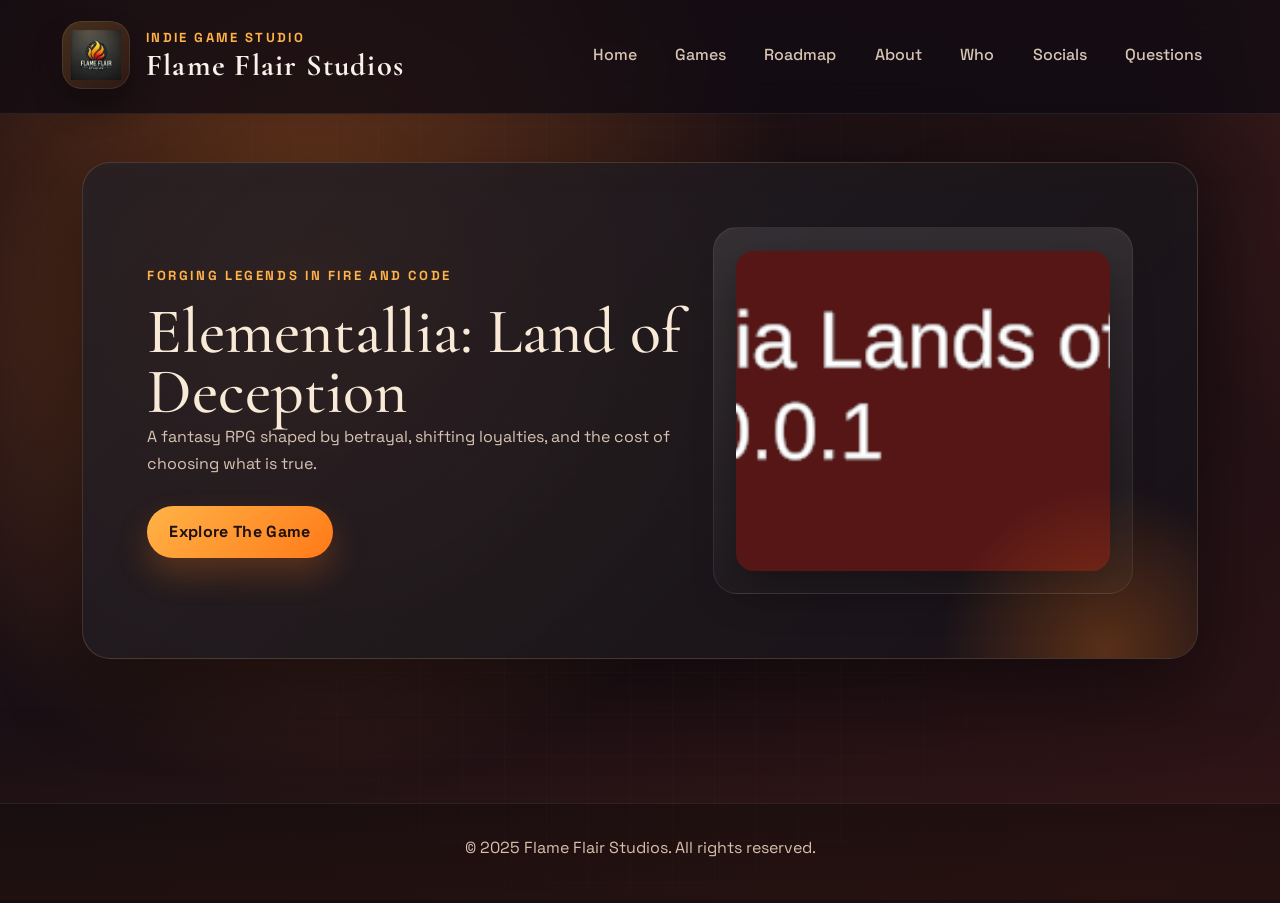
==== commit bf845da6: "small changes made" ====
--- a/index.html
+++ b/index.html
@@ -33,6 +33,7 @@
                         <li class="nav-item"><a class="nav-link" href="games.html">Games</a></li>
                         <li class="nav-item"><a class="nav-link" href="roadmap.html">Roadmap</a></li>
                         <li class="nav-item"><a class="nav-link" href="about.html">About</a></li>
+                        <li class="nav-item"><a class="nav-link" href="who.html">Who</a></li>
                         <li class="nav-item"><a class="nav-link" href="socials.html">Socials</a></li>
                         <li class="nav-item"><a class="nav-link" href="contact.html">Questions</a></li>
                     </ul>
@@ -43,147 +44,19 @@
 
     <main class="site-main">
         <div class="container">
-            <section class="hero">
-                <div class="hero-grid">
+            <section class="hero minimal-hero">
+                <div class="hero-grid single-focus">
                     <div class="hero-copy">
-                        <span class="eyebrow">Story-rich worlds. Handmade systems.</span>
-                        <h2>We build mythic indie RPGs with heart, friction, and fire.</h2>
-                        <p>Flame Flair Studios is focused on cinematic role-playing experiences that feel authored, replayable, and emotionally charged. Our studio identity should feel closer to a game reveal page than a standard business site, so the front page now leads with worldbuilding, visuals, and direct player contact.</p>
+                        <span class="eyebrow">Forging legends in fire and code</span>
+                        <h2>Elementallia: Land of Deception</h2>
+                        <p>A fantasy RPG shaped by betrayal, shifting loyalties, and the cost of choosing what is true.</p>
                         <div class="hero-actions">
-                            <a href="games.html" class="btn btn-primary">Explore Our Games</a>
-                            <a href="roadmap.html" class="btn btn-outline-light">See the Roadmap</a>
-                        </div>
-                        <div class="metrics">
-                            <div class="metric">
-                                <strong>Flagship Project</strong>
-                                <span>Elementallia</span>
-                            </div>
-                            <div class="metric">
-                                <strong>Studio Focus</strong>
-                                <span>Narrative RPG systems</span>
-                            </div>
-                            <div class="metric">
-                                <strong>Player Access</strong>
-                                <span>Questions, updates, screenshots</span>
-                            </div>
+                            <a href="elementallia.html" class="btn btn-primary">Explore The Game</a>
                         </div>
                     </div>
-                    <aside class="hero-aside">
-                        <img src="images/elmentallia-cover.png" alt="Elementallia promotional key art">
-                        <div class="aside-badge">
-                            <strong>Next Milestone</strong>
-                            <span>Act I-II demo on the horizon</span>
-                        </div>
+                    <aside class="hero-aside minimal-cover">
+                        <img src="images/elmentallia-cover.png" alt="Elementallia pendant emblem and title artwork">
                     </aside>
-                </div>
-            </section>
-
-            <section class="section-shell" aria-labelledby="studio-identity">
-                <div class="section-heading">
-                    <div>
-                        <span class="eyebrow">Studio Direction</span>
-                        <h2 id="studio-identity">Built for players who want atmosphere and consequence.</h2>
-                    </div>
-                    <p>Indie studios sell tone as much as features. This layout leans into that by putting your visual language, your game premise, and your audience-facing calls to action above the fold.</p>
-                </div>
-                <div class="studio-grid">
-                    <article class="studio-card">
-                        <h3>Worlds With Weight</h3>
-                        <p>We aim for settings that feel ancient, volatile, and deeply personal rather than disposable content hubs.</p>
-                    </article>
-                    <article class="studio-card">
-                        <h3>Systems That Branch</h3>
-                        <p>Our projects emphasize modular progression, layered combat decisions, and replay hooks that respect the player's time.</p>
-                    </article>
-                    <article class="studio-card">
-                        <h3>Direct Player Connection</h3>
-                        <p>Questions, feedback, and community curiosity should have a visible home on the site, not be buried or implied.</p>
-                    </article>
-                </div>
-            </section>
-
-            <section class="section-shell" aria-labelledby="screenshots">
-                <div class="section-heading">
-                    <div>
-                        <span class="eyebrow">Visual Preview</span>
-                        <h2 id="screenshots">Screenshots and showcase space</h2>
-                    </div>
-                    <div class="section-actions">
-                        <a href="games.html" class="btn btn-primary">View Game Details</a>
-                    </div>
-                </div>
-                <div class="gallery-grid">
-                    <article class="gallery-card">
-                        <img src="images/elmentallia-cover.png" alt="Elementallia key art with dramatic fantasy atmosphere">
-                        <div class="gallery-copy">
-                            <h3>Key Art Reveal</h3>
-                            <p>Use this area for mood pieces, title cards, and major reveal assets when new beats are ready.</p>
-                        </div>
-                    </article>
-                    <article class="gallery-card">
-                        <img src="images/elmentallia.png" alt="Elementallia gameplay or concept screenshot preview">
-                        <div class="gallery-copy">
-                            <h3>In-Engine Progress</h3>
-                            <p>Drop in current gameplay captures here to prove momentum and give players something specific to study.</p>
-                        </div>
-                    </article>
-                    <article class="gallery-card">
-                        <img src="images/future-game-placeholder.png" alt="Placeholder frame for future screenshots or new game reveals">
-                        <div class="gallery-copy">
-                            <h3>Future Reveal Slot</h3>
-                            <p>This card reserves space for a new screenshot set, second project, or an announcement teaser.</p>
-                        </div>
-                    </article>
-                </div>
-            </section>
-
-            <section class="section-shell" aria-labelledby="featured-project">
-                <div class="feature-band">
-                    <div class="feature-panel">
-                        <span class="eyebrow">Featured Project</span>
-                        <h2 id="featured-project">Elementallia: Land of Deception is the studio's flagship world.</h2>
-                        <p>A story-driven RPG shaped around deception, mythic stakes, modular systems, and strong visual tone. This section gives the homepage a clear center of gravity so visitors immediately understand what the studio actually makes.</p>
-                        <ul class="feature-list">
-                            <li>Cinematic narrative arcs with player-facing consequences</li>
-                            <li>Modular RPG progression built for experimentation</li>
-                            <li>Room to publish dev updates, screenshots, and milestone beats</li>
-                        </ul>
-                    </div>
-                    <div class="feature-panel">
-                        <span class="eyebrow">Next Step</span>
-                        <h3>Want questions from players?</h3>
-                        <p>The question system is now set to route player questions to the studio email inbox, which is a better fit for a GitHub Pages site than trying to write back into repo files.</p>
-                            <a href="elementallia.html" class="btn btn-primary">Open Game Page</a>
-                    </div>
-                </div>
-            </section>
-
-            <section class="section-shell" aria-labelledby="questions">
-                <div class="question-grid">
-                    <div class="question-panel">
-                        <span class="eyebrow">Ask The Studio</span>
-                        <h2 id="questions">Submit a question for the team</h2>
-                        <p>This gives the site a clear community touchpoint. Questions submitted here will be routed to the studio email inbox, so your team can review them without a local browser inbox.</p>
-                        <small>The destination address is configured in site-config.js.</small>
-                    </div>
-                    <div class="question-panel">
-                        <form id="questionForm">
-                            <div class="form-field">
-                                <label for="questionName">Name</label>
-                                <input type="text" id="questionName" name="questionName" placeholder="Player name or handle" required>
-                            </div>
-                            <div class="form-field">
-                                <label for="questionEmail">Email</label>
-                                <input type="email" id="questionEmail" name="questionEmail" placeholder="Optional but useful for replies">
-                            </div>
-                            <div class="form-field">
-                                <label for="questionMessage">Question</label>
-                                <textarea id="questionMessage" name="questionMessage" placeholder="Ask about development, lore, features, or release plans" required></textarea>
-                            </div>
-                            <button type="submit" class="btn btn-primary">Submit Question</button>
-                        </form>
-                        <div id="questionSuccess" class="success-message" style="display:none;"></div>
-                    </div>
                 </div>
             </section>
         </div>
--- a/styles.css
+++ b/styles.css
@@ -49,11 +49,11 @@
   font-family: "Space Grotesk", sans-serif;
   color: var(--text-main);
   background:
-    radial-gradient(circle at top left, rgba(255, 122, 24, 0.3), transparent 30%),
-    radial-gradient(circle at 85% 15%, rgba(217, 72, 65, 0.26), transparent 22%),
-    radial-gradient(circle at 50% 100%, rgba(255, 179, 71, 0.18), transparent 28%),
-    linear-gradient(145deg, #120b12 0%, #1a1018 45%, #24151a 100%);
-  background-size: 180% 180%;
+    radial-gradient(circle at 15% 20%, rgba(255, 130, 45, 0.38), transparent 24%),
+    radial-gradient(circle at 80% 10%, rgba(255, 85, 55, 0.28), transparent 23%),
+    radial-gradient(circle at 50% 100%, rgba(255, 186, 98, 0.26), transparent 28%),
+    linear-gradient(145deg, #120b12 0%, #1b1015 30%, #2b1316 58%, #180d10 100%);
+  background-size: 160% 160%;
   animation: aurora 22s ease infinite;
 }
 
@@ -62,9 +62,21 @@
   position: fixed;
   inset: 0;
   pointer-events: none;
-  background-image: linear-gradient(rgba(255, 255, 255, 0.03) 1px, transparent 1px), linear-gradient(90deg, rgba(255, 255, 255, 0.03) 1px, transparent 1px);
-  background-size: 48px 48px;
-  mask-image: radial-gradient(circle at center, black, transparent 85%);
+  background:
+    radial-gradient(circle at 20% 30%, rgba(255, 186, 98, 0.08), transparent 18%),
+    radial-gradient(circle at 80% 40%, rgba(255, 120, 42, 0.1), transparent 22%),
+    linear-gradient(rgba(255, 255, 255, 0.03) 1px, transparent 1px),
+    linear-gradient(90deg, rgba(255, 255, 255, 0.03) 1px, transparent 1px);
+  background-size: auto, auto, 42px 42px, 42px 42px;
+  mask-image: radial-gradient(circle at center, black, transparent 82%);
+}
+
+body::after {
+  content: "";
+  position: fixed;
+  inset: 0;
+  pointer-events: none;
+  background: linear-gradient(180deg, rgba(255, 117, 24, 0.06), transparent 22%, transparent 78%, rgba(255, 117, 24, 0.05));
 }
 
 a {
@@ -237,6 +249,30 @@
   align-items: center;
 }
 
+.minimal-hero {
+  padding: clamp(2rem, 5vw, 4rem);
+}
+
+.single-focus {
+  grid-template-columns: minmax(0, 1fr) minmax(260px, 420px);
+  align-items: center;
+}
+
+.minimal-cover {
+  padding: 0.75rem;
+  background: rgba(255, 255, 255, 0.02);
+  border: 1px solid rgba(255, 255, 255, 0.06);
+}
+
+.minimal-cover img {
+  width: 100%;
+  min-height: 260px;
+  object-fit: contain;
+  border-radius: 18px;
+  display: block;
+  background: rgba(255, 255, 255, 0.02);
+}
+
 .eyebrow {
   display: inline-block;
   margin-bottom: 1rem;
@@ -447,7 +483,7 @@
 
 .gallery-grid {
   display: grid;
-  grid-template-columns: repeat(3, minmax(0, 1fr));
+  grid-template-columns: repeat(4, minmax(0, 1fr));
   gap: 1rem;
 }
 
@@ -462,10 +498,79 @@
   height: 240px;
   object-fit: cover;
   display: block;
+  background: linear-gradient(180deg, rgba(255, 164, 86, 0.18), rgba(255, 255, 255, 0.06));
 }
 
 .gallery-copy {
   padding: 1.25rem;
+}
+
+.social-grid {
+  display: grid;
+  grid-template-columns: repeat(2, minmax(0, 1fr));
+  gap: 1rem;
+}
+
+.social-card {
+  display: grid;
+  overflow: hidden;
+  border: 1px solid rgba(255, 255, 255, 0.08);
+  border-radius: var(--radius-md);
+  background: rgba(17, 12, 18, 0.75);
+  box-shadow: var(--shadow-deep);
+}
+
+.social-card img {
+  width: 100%;
+  height: 180px;
+  object-fit: cover;
+  display: block;
+  background: linear-gradient(180deg, rgba(255, 143, 62, 0.2), rgba(255, 255, 255, 0.06));
+}
+
+.social-copy {
+  display: grid;
+  gap: 0.75rem;
+  padding: 1.2rem;
+}
+
+.social-tag {
+  color: var(--brand-flame);
+  font-size: 0.8rem;
+  font-weight: 700;
+  letter-spacing: 0.14em;
+  text-transform: uppercase;
+}
+
+.social-card h3 {
+  margin: 0;
+  font-family: "Cormorant Garamond", serif;
+  font-size: 2rem;
+  color: var(--brand-mist);
+}
+
+.social-card p {
+  margin: 0;
+  color: var(--text-muted);
+  line-height: 1.7;
+}
+
+.social-link {
+  display: inline-flex;
+  align-items: center;
+  width: fit-content;
+  padding: 0.7rem 1rem;
+  border-radius: 999px;
+  color: var(--text-main);
+  background: rgba(255, 255, 255, 0.05);
+  border: 1px solid rgba(255, 255, 255, 0.1);
+  text-decoration: none;
+}
+
+.social-link:hover {
+  color: var(--text-main);
+  background: rgba(255, 125, 43, 0.12);
+  text-decoration: none;
 }
 
 .feature-band {
@@ -495,10 +600,15 @@
 
 .character-card img {
   width: 100%;
-  height: 220px;
-  object-fit: cover;
+  aspect-ratio: 4 / 5;
+  object-fit: contain;
+  display: block;
+  padding: 0.75rem;
   border-radius: 16px;
-  display: block;
+  background:
+    linear-gradient(180deg, rgba(255, 196, 112, 0.12), rgba(255, 255, 255, 0.02)),
+    rgba(255, 255, 255, 0.04);
+  border: 1px solid rgba(255, 255, 255, 0.08);
 }
 
 .character-header {
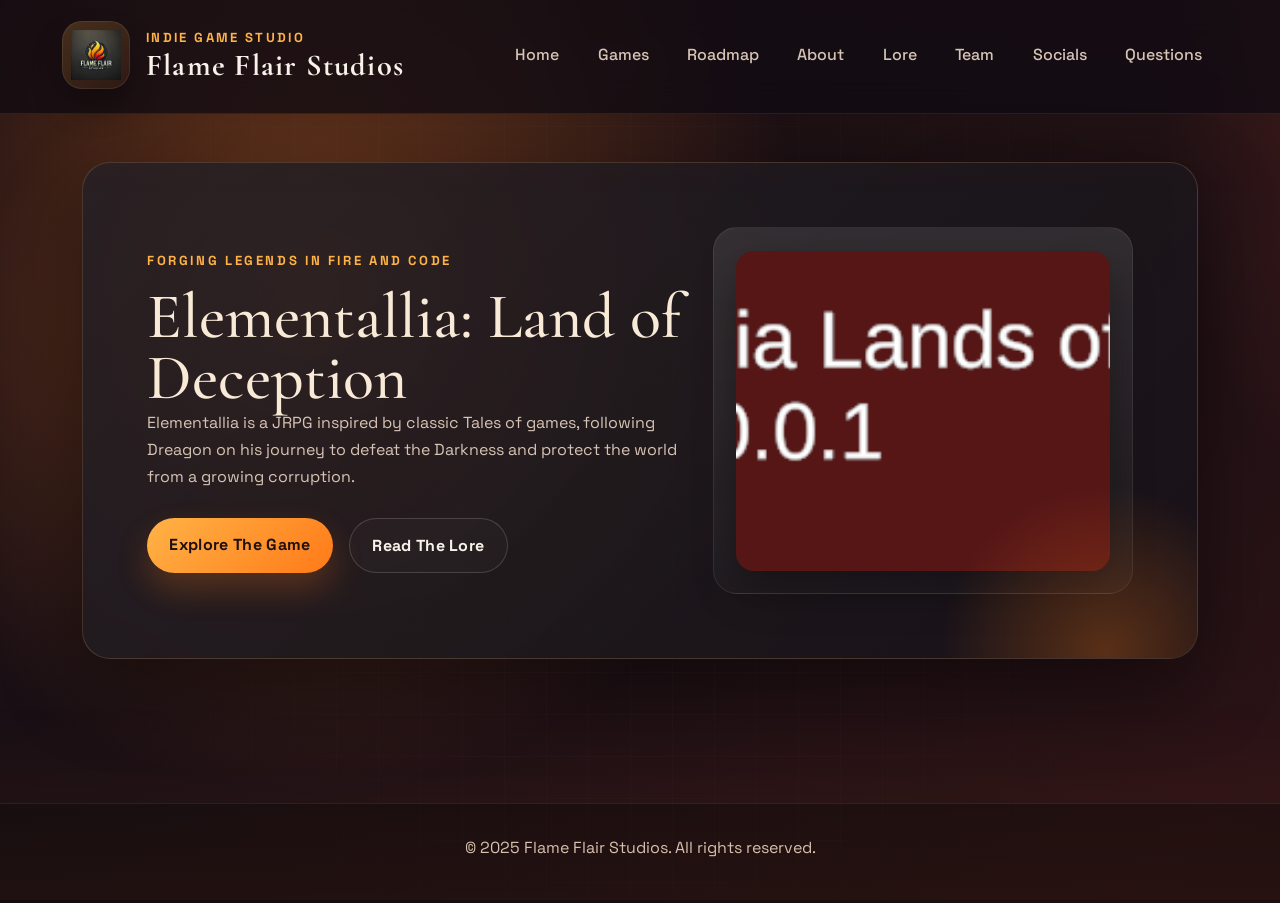
==== commit 3a896366: "changes made" ====
--- a/index.html
+++ b/index.html
@@ -33,7 +33,8 @@
                         <li class="nav-item"><a class="nav-link" href="games.html">Games</a></li>
                         <li class="nav-item"><a class="nav-link" href="roadmap.html">Roadmap</a></li>
                         <li class="nav-item"><a class="nav-link" href="about.html">About</a></li>
-                        <li class="nav-item"><a class="nav-link" href="who.html">Who</a></li>
+                        <li class="nav-item"><a class="nav-link" href="lore.html">Lore</a></li>
+                        <li class="nav-item"><a class="nav-link" href="who.html">Team</a></li>
                         <li class="nav-item"><a class="nav-link" href="socials.html">Socials</a></li>
                         <li class="nav-item"><a class="nav-link" href="contact.html">Questions</a></li>
                     </ul>
@@ -49,9 +50,10 @@
                     <div class="hero-copy">
                         <span class="eyebrow">Forging legends in fire and code</span>
                         <h2>Elementallia: Land of Deception</h2>
-                        <p>A fantasy RPG shaped by betrayal, shifting loyalties, and the cost of choosing what is true.</p>
+                        <p>Elementallia is a JRPG inspired by classic Tales of games, following Dreagon on his journey to defeat the Darkness and protect the world from a growing corruption.</p>
                         <div class="hero-actions">
                             <a href="elementallia.html" class="btn btn-primary">Explore The Game</a>
+                            <a href="lore.html" class="btn btn-outline-light">Read The Lore</a>
                         </div>
                     </div>
                     <aside class="hero-aside minimal-cover">
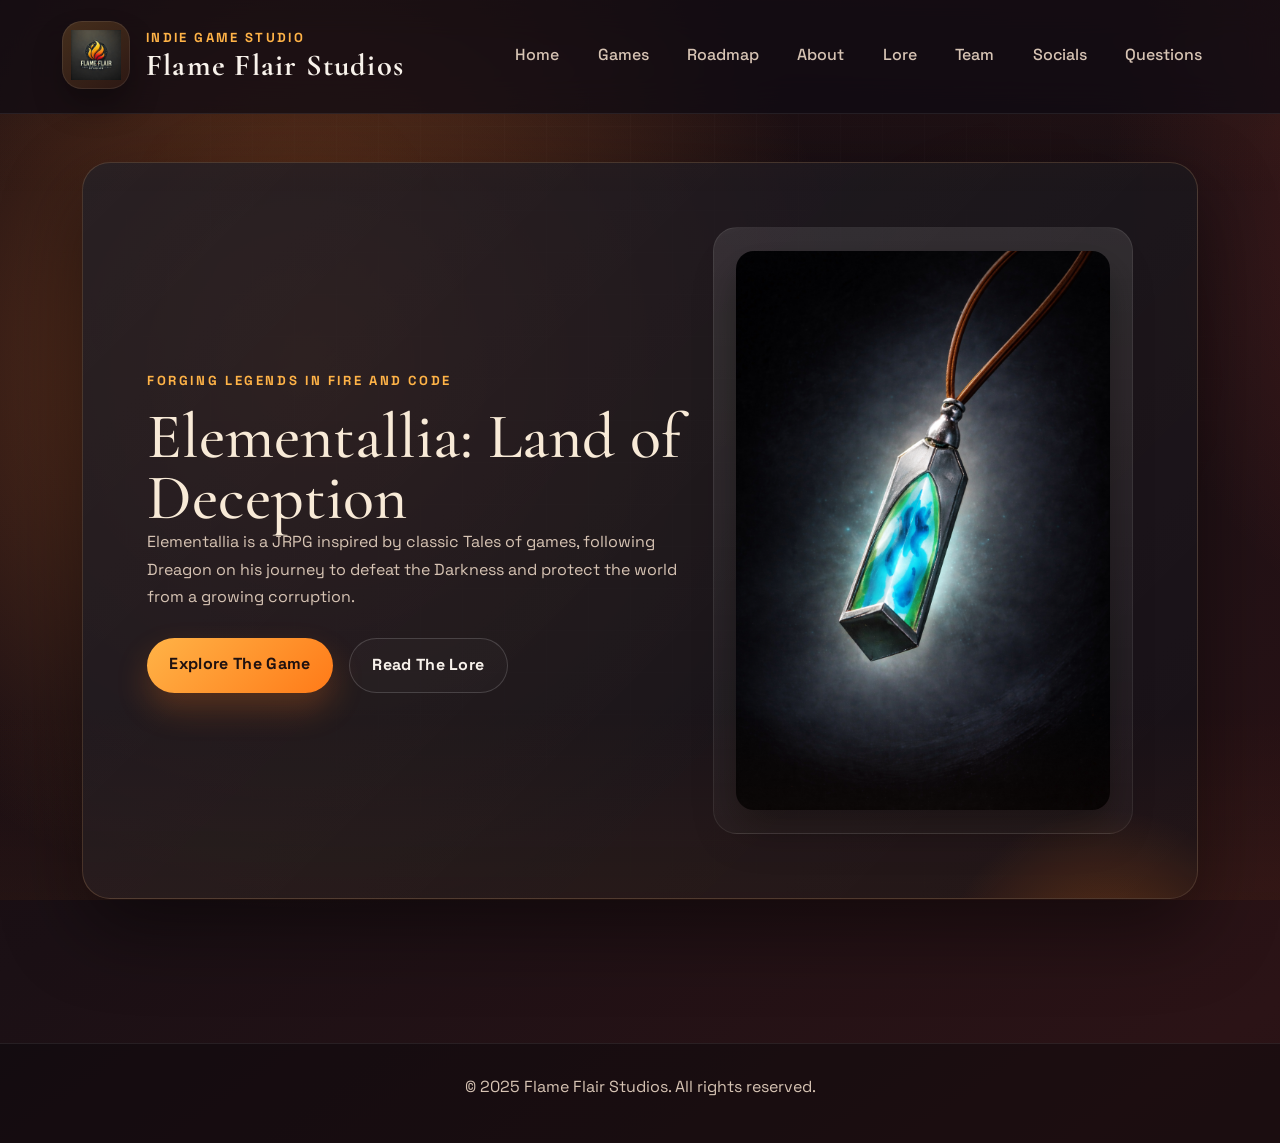
==== commit 86ee97dd: "changes have been made" ====
--- a/index.html
+++ b/index.html
@@ -57,7 +57,7 @@
                         </div>
                     </div>
                     <aside class="hero-aside minimal-cover">
-                        <img src="images/elmentallia-cover.png" alt="Elementallia pendant emblem and title artwork">
+                        <img src="images/elmentallia.png" alt="Elementallia in-game scene used as the site banner">
                     </aside>
                 </div>
             </section>
--- a/styles.css
+++ b/styles.css
@@ -528,6 +528,27 @@
   background: linear-gradient(180deg, rgba(255, 143, 62, 0.2), rgba(255, 255, 255, 0.06));
 }
 
+.social-name-card {
+  display: grid;
+  gap: 0;
+}
+
+.social-name-block {
+  display: flex;
+  align-items: center;
+  justify-content: center;
+  min-height: 180px;
+  padding: 1.5rem;
+  font-family: "Cormorant Garamond", serif;
+  font-size: clamp(2.2rem, 4vw, 3.4rem);
+  font-weight: 700;
+  letter-spacing: 0.08em;
+  text-transform: uppercase;
+  color: #fff;
+  background: linear-gradient(180deg, rgba(255, 157, 82, 0.28), rgba(255, 255, 255, 0.04));
+  border-bottom: 1px solid rgba(255, 255, 255, 0.08);
+}
+
 .social-copy {
   display: grid;
   gap: 0.75rem;
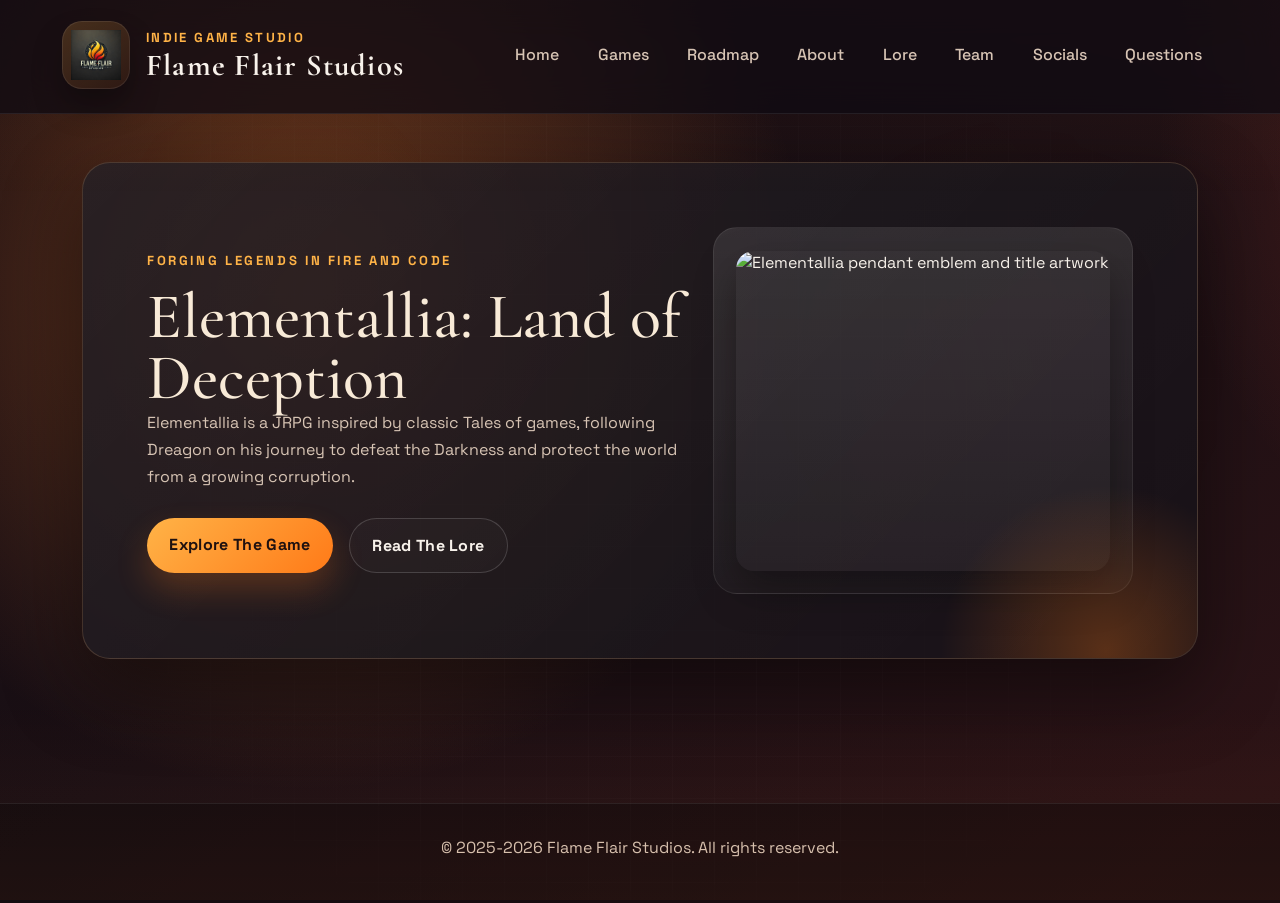
==== commit 0be5a7cb: "changes made to make studio site live" ====
--- a/index.html
+++ b/index.html
@@ -6,6 +6,7 @@
     <title>Flame Flair Studios</title>
     <link href="https://cdn.jsdelivr.net/npm/bootstrap@5.1.3/dist/css/bootstrap.min.css" rel="stylesheet">
     <link rel="stylesheet" href="styles.css">
+    <link rel="icon" type="image/png" href="images/logo.png">
     <meta name="description" content="Flame Flair Studios creates emotionally resonant RPGs like Elementallia: Land of Deception, blending modular design with mythic storytelling.">
     <meta name="author" content="Zakary">
 </head>
@@ -57,7 +58,7 @@
                         </div>
                     </div>
                     <aside class="hero-aside minimal-cover">
-                        <img src="images/elmentallia.png" alt="Elementallia in-game scene used as the site banner">
+                        <img src="images/elmentallia-cover.png" alt="Elementallia pendant emblem and title artwork">
                     </aside>
                 </div>
             </section>
@@ -65,7 +66,7 @@
     </main>
 
     <footer>
-        <p>&copy; 2025 Flame Flair Studios. All rights reserved.</p>
+        <p>&copy; 2025-2026 Flame Flair Studios. All rights reserved.</p>
     </footer>
 
     <script src="https://cdn.jsdelivr.net/npm/bootstrap@5.1.3/dist/js/bootstrap.bundle.min.js"></script>
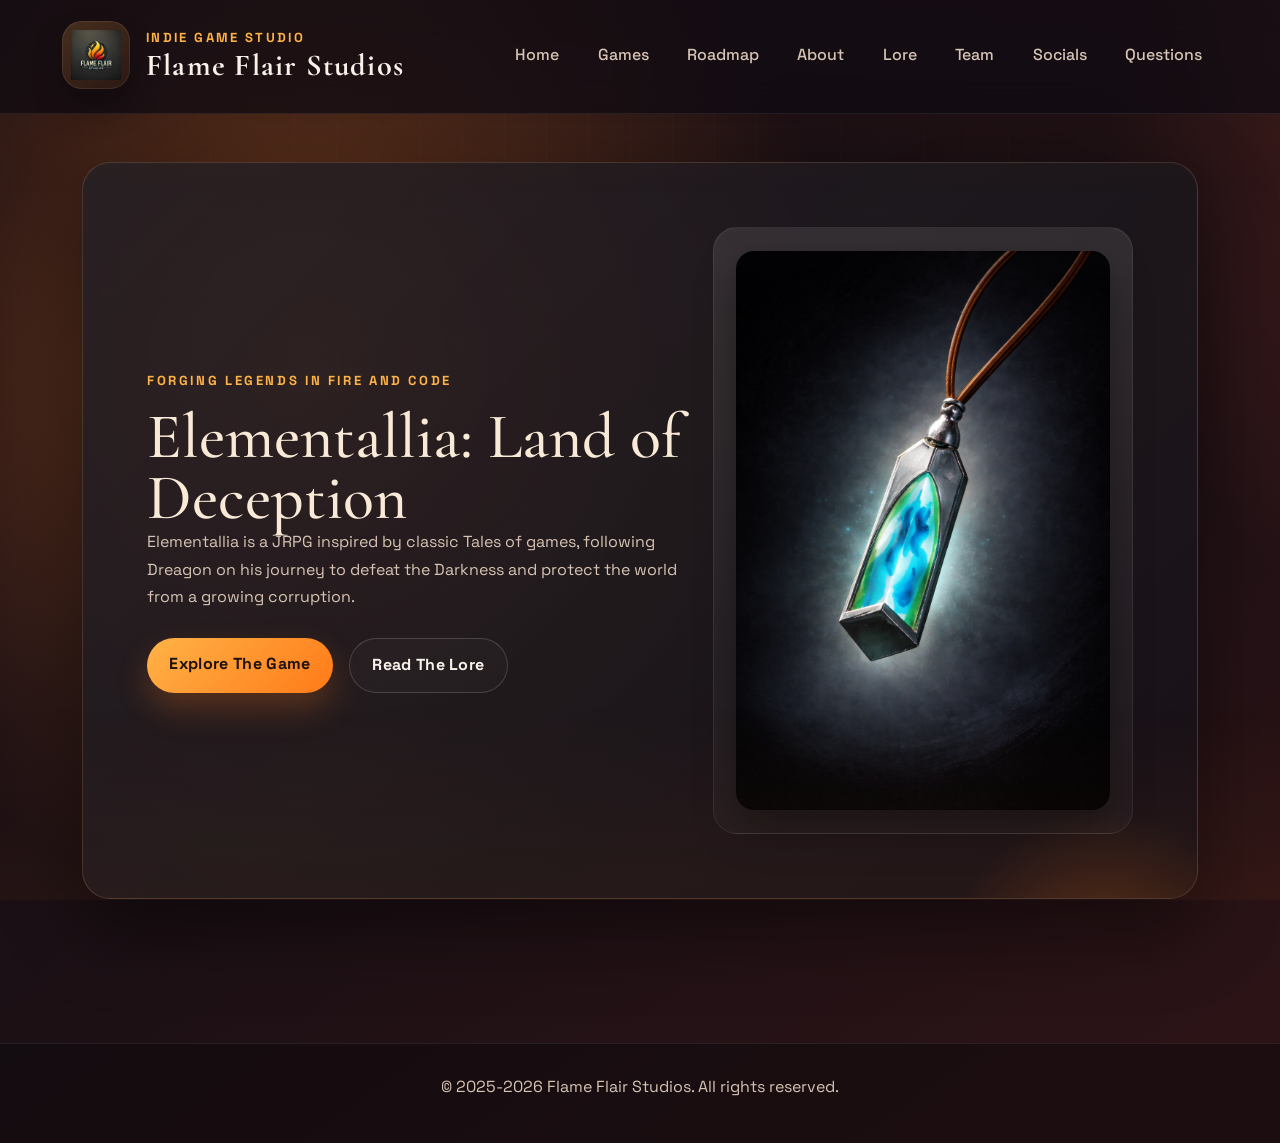
==== commit 7d4c4447: "fixed error on images" ====
--- a/index.html
+++ b/index.html
@@ -58,7 +58,7 @@
                         </div>
                     </div>
                     <aside class="hero-aside minimal-cover">
-                        <img src="images/elmentallia-cover.png" alt="Elementallia pendant emblem and title artwork">
+                        <img src="images/elmentallia.png" alt="Elementallia pendant emblem and title artwork">
                     </aside>
                 </div>
             </section>
